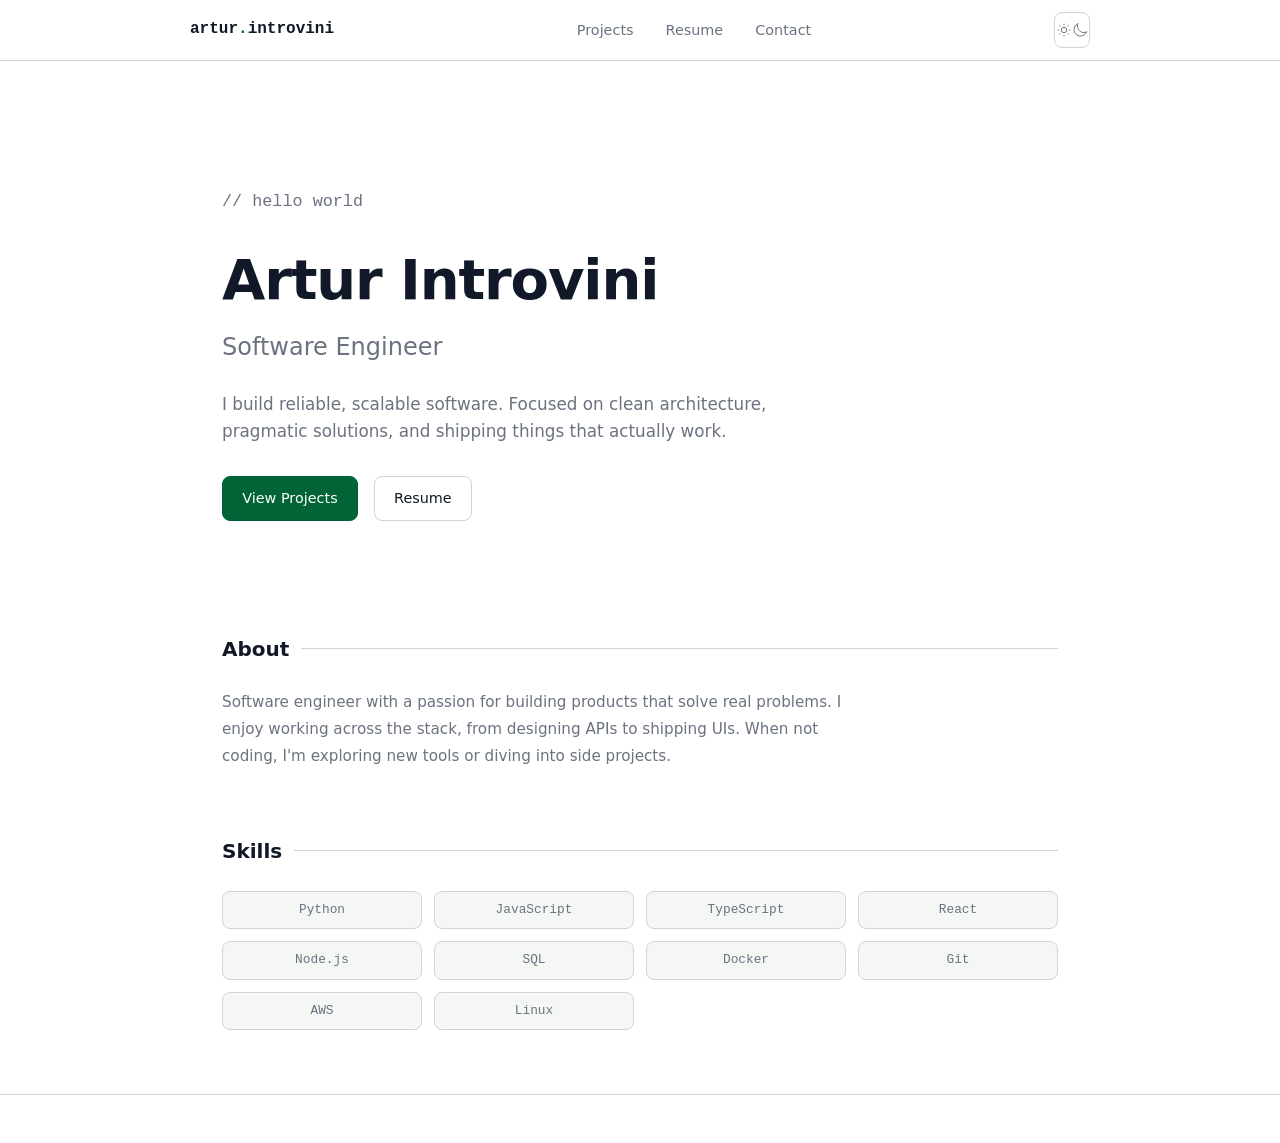
==== index.html @ 288b3cba "Add light/dark theme, WCAG 2 basics, update nav brand - Dual-theme CSS token system using Cloud Note" ====
<!DOCTYPE html>
<html lang="en">
<head>
  <meta charset="UTF-8">
  <meta name="viewport" content="width=device-width, initial-scale=1.0">
  <title>Artur Introvini</title>
  <meta name="description" content="Software Engineer.">
  <link rel="stylesheet" href="css/style.css">
  <link rel="icon" type="image/svg+xml" href="data:image/svg+xml,<svg xmlns='http://www.w3.org/2000/svg' viewBox='0 0 100 100'><text y='.9em' font-size='90'>⚡</text></svg>">
  <script>(function(){var t=localStorage.getItem('theme');if(t==='dark'||t==='light')document.documentElement.classList.add(t);}());</script>
</head>
<body>

<a href="#main-content" class="skip-link">Skip to main content</a>

<nav aria-label="Main navigation">
  <div class="nav-inner">
    <a href="#about" class="nav-brand">artur<span>.</span>introvini</a>
    <ul class="nav-links" role="list">
      <li><a href="#projects">Projects</a></li>
      <li><a href="#resume">Resume</a></li>
      <li><a href="#contact">Contact</a></li>
    </ul>
    <button id="theme-toggle" class="theme-toggle" aria-label="Switch to dark mode" onclick="toggleTheme()">
      <svg class="icon-sun" width="16" height="16" fill="none" stroke="currentColor" stroke-width="1.5" viewBox="0 0 24 24" aria-hidden="true">
        <path stroke-linecap="round" stroke-linejoin="round" d="M12 3v1m0 16v1m9-9h-1M4 12H3m15.364-6.364-.707.707M6.343 17.657l-.707.707m12.728 0-.707-.707M6.343 6.343l-.707-.707M12 8a4 4 0 1 0 0 8 4 4 0 0 0 0-8Z"/>
      </svg>
      <svg class="icon-moon" width="16" height="16" fill="none" stroke="currentColor" stroke-width="1.5" viewBox="0 0 24 24" aria-hidden="true" hidden>
        <path stroke-linecap="round" stroke-linejoin="round" d="M21.752 15.002A9.72 9.72 0 0 1 18 15.75c-5.385 0-9.75-4.365-9.75-9.75 0-1.33.266-2.597.748-3.752A9.753 9.753 0 0 0 3 11.25C3 16.635 7.365 21 12.75 21a9.753 9.753 0 0 0 9.002-5.998Z"/>
      </svg>
    </button>
  </div>
</nav>

<main id="main-content">

  <!-- ABOUT -->
  <div id="about" class="page">
    <section class="hero">
      <p class="hero-label">// hello world</p>
      <h1>Artur Introvini</h1>
      <h2>Software Engineer</h2>
      <p>
        I build reliable, scalable software. Focused on clean architecture, pragmatic solutions,
        and shipping things that actually work.
      </p>
      <div class="btn-group">
        <a href="#projects" class="btn btn-primary">View Projects</a>
        <a href="#resume" class="btn btn-secondary">Resume</a>
      </div>
    </section>

    <section class="section">
      <h2 class="section-title">About</h2>
      <p style="color: var(--muted); font-size: 0.95rem; max-width: 650px; line-height: 1.8;">
        Software engineer with a passion for building products that solve real problems.
        I enjoy working across the stack, from designing APIs to shipping UIs.
        When not coding, I'm exploring new tools or diving into side projects.
      </p>
    </section>

    <section class="section">
      <h2 class="section-title">Skills</h2>
      <div class="skills-grid">
        <div class="skill-tag">Python</div>
        <div class="skill-tag">JavaScript</div>
        <div class="skill-tag">TypeScript</div>
        <div class="skill-tag">React</div>
        <div class="skill-tag">Node.js</div>
        <div class="skill-tag">SQL</div>
        <div class="skill-tag">Docker</div>
        <div class="skill-tag">Git</div>
        <div class="skill-tag">AWS</div>
        <div class="skill-tag">Linux</div>
      </div>
    </section>
  </div>

  <!-- PROJECTS -->
  <div id="projects" class="page" hidden>
    <div class="page-header">
      <h1>Projects</h1>
      <p>Things I've built or contributed to.</p>
    </div>

    <div class="projects-grid">

      <div class="project-card">
        <h3><a href="#">Project Name</a></h3>
        <p>Short description of what this project does and why it's interesting.</p>
        <div class="tag-list">
          <span class="tag">Python</span>
          <span class="tag">FastAPI</span>
          <span class="tag">PostgreSQL</span>
        </div>
        <div class="project-links">
          <a href="#">GitHub</a>
          <a href="#">Live Demo</a>
        </div>
      </div>

      <div class="project-card">
        <h3><a href="#">Project Name</a></h3>
        <p>Short description of what this project does and why it's interesting.</p>
        <div class="tag-list">
          <span class="tag">React</span>
          <span class="tag">TypeScript</span>
          <span class="tag">Node.js</span>
        </div>
        <div class="project-links">
          <a href="#">GitHub</a>
        </div>
      </div>

      <div class="project-card">
        <h3><a href="#">Project Name</a></h3>
        <p>Short description of what this project does and why it's interesting.</p>
        <div class="tag-list">
          <span class="tag">Go</span>
          <span class="tag">Docker</span>
          <span class="tag">AWS</span>
        </div>
        <div class="project-links">
          <a href="#">GitHub</a>
          <a href="#">Live Demo</a>
        </div>
      </div>

    </div>
  </div>

  <!-- RESUME -->
  <div id="resume" class="page" hidden>
    <div class="page-header">
      <h1>Resume</h1>
      <p>Software Engineer</p>
    </div>

    <div class="resume-actions">
      <a href="assets/resume.pdf" class="btn btn-primary" download>Download PDF</a>
      <a href="assets/resume.pdf" class="btn btn-secondary" target="_blank">View PDF</a>
    </div>

    <div class="resume-section">
      <h3>Experience</h3>

      <div class="resume-entry">
        <div class="resume-entry-header">
          <h4>Software Engineer &mdash; Company Name</h4>
          <span class="meta">Jan 2023 &mdash; Present</span>
        </div>
        <span class="meta">City, State / Remote</span>
        <ul>
          <li>Describe a key achievement with measurable impact.</li>
          <li>Describe another contribution or project you led.</li>
        </ul>
      </div>

      <div class="resume-entry">
        <div class="resume-entry-header">
          <h4>Software Engineer &mdash; Previous Company</h4>
          <span class="meta">Jun 2021 &mdash; Dec 2022</span>
        </div>
        <span class="meta">City, State / Remote</span>
        <ul>
          <li>Key achievement or responsibility.</li>
          <li>Another key contribution.</li>
        </ul>
      </div>
    </div>

    <div class="resume-section">
      <h3>Education</h3>
      <div class="resume-entry">
        <div class="resume-entry-header">
          <h4>B.S. Computer Science &mdash; University Name</h4>
          <span class="meta">2017 &mdash; 2021</span>
        </div>
      </div>
    </div>

    <div class="resume-section">
      <h3>Skills</h3>
      <div class="resume-entry">
        <ul>
          <li><strong>Languages:</strong> Python, JavaScript, TypeScript, Go, SQL</li>
          <li><strong>Frameworks:</strong> React, Node.js, FastAPI, Django</li>
          <li><strong>Infrastructure:</strong> AWS, Docker, Kubernetes, Terraform</li>
          <li><strong>Tools:</strong> Git, PostgreSQL, Redis, GitHub Actions</li>
        </ul>
      </div>
    </div>
  </div>

  <!-- CONTACT -->
  <div id="contact" class="page" hidden>
    <div class="page-header">
      <h1>Contact</h1>
      <p>Open to opportunities and interesting conversations.</p>
    </div>

    <div class="contact-links">
      <a href="https://github.com/ArturIntrovini" target="_blank" rel="noopener" class="contact-link">
        <svg width="16" height="16" fill="currentColor" viewBox="0 0 24 24" aria-hidden="true"><path d="M12 0C5.37 0 0 5.37 0 12c0 5.31 3.435 9.795 8.205 11.385.6.105.825-.255.825-.57 0-.285-.015-1.23-.015-2.235-3.015.555-3.795-.735-4.035-1.41-.135-.345-.72-1.41-1.23-1.695-.42-.225-1.02-.78-.015-.795.945-.015 1.62.87 1.845 1.23 1.08 1.815 2.805 1.305 3.495.99.105-.78.42-1.305.765-1.605-2.67-.3-5.46-1.335-5.46-5.925 0-1.305.465-2.385 1.23-3.225-.12-.3-.54-1.53.12-3.18 0 0 1.005-.315 3.3 1.23.96-.27 1.98-.405 3-.405s2.04.135 3 .405c2.295-1.56 3.3-1.23 3.3-1.23.66 1.65.24 2.88.12 3.18.765.84 1.23 1.905 1.23 3.225 0 4.605-2.805 5.625-5.475 5.925.435.375.81 1.095.81 2.22 0 1.605-.015 2.895-.015 3.3 0 .315.225.69.825.57A12.02 12.02 0 0 0 24 12c0-6.63-5.37-12-12-12z"/></svg>
        github.com/ArturIntrovini
      </a>
    </div>
  </div>

</main>

<footer></footer>

<script>
  function navigate() {
    var hash = location.hash || '#about';
    document.querySelectorAll('.page').forEach(function(p) { p.hidden = true; });
    var target = document.querySelector(hash);
    if (target) { target.hidden = false; }
    document.querySelectorAll('.nav-links a').forEach(function(a) {
      var active = a.getAttribute('href') === hash;
      a.classList.toggle('active', active);
      if (active) { a.setAttribute('aria-current', 'page'); }
      else { a.removeAttribute('aria-current'); }
    });
    window.scrollTo(0, 0);
  }
  window.addEventListener('hashchange', navigate);
  navigate();

  function isDark() {
    return document.documentElement.classList.contains('dark') ||
      (!document.documentElement.classList.contains('light') &&
       window.matchMedia('(prefers-color-scheme: dark)').matches);
  }

  function updateThemeButton() {
    var btn = document.getElementById('theme-toggle');
    if (!btn) return;
    var dark = isDark();
    btn.setAttribute('aria-label', dark ? 'Switch to light mode' : 'Switch to dark mode');
    btn.querySelector('.icon-sun').hidden = !dark;
    btn.querySelector('.icon-moon').hidden = dark;
  }

  function toggleTheme() {
    var dark = isDark();
    document.documentElement.classList.remove('dark', 'light');
    document.documentElement.classList.add(dark ? 'light' : 'dark');
    localStorage.setItem('theme', dark ? 'light' : 'dark');
    updateThemeButton();
  }

  updateThemeButton();
  window.matchMedia('(prefers-color-scheme: dark)').addEventListener('change', function() {
    if (!localStorage.getItem('theme')) updateThemeButton();
  });
</script>

</body>
</html>
---- css/style.css ----
:root, html.light {
  --bg: #ffffff;
  --surface: #f5f7f5;
  --surface-2: #eaedea;
  --border: #d1d5d1;
  --accent: #006437;
  --accent-hover: #16a34a;
  --accent-fg: #ffffff;
  --text: #111827;
  --muted: #6b7280;
  --nav-bg: rgba(255, 255, 255, 0.95);
  --font: -apple-system, BlinkMacSystemFont, 'Segoe UI', system-ui, sans-serif;
  --mono: 'SF Mono', 'Fira Code', 'Cascadia Code', Consolas, monospace;
  --radius: 8px;
  --max-w: 900px;
}

@media (prefers-color-scheme: dark) {
  :root {
    --bg: #1a1f1a;
    --surface: #252b25;
    --surface-2: #2e352e;
    --border: #3d4d3d;
    --accent: #00b050;
    --accent-hover: #22c55e;
    --accent-fg: #0a2e1a;
    --text: #f1f5f1;
    --muted: #9ca39c;
    --nav-bg: rgba(26, 31, 26, 0.95);
  }
}

html.dark {
  --bg: #1a1f1a;
  --surface: #252b25;
  --surface-2: #2e352e;
  --border: #3d4d3d;
  --accent: #00b050;
  --accent-hover: #22c55e;
  --accent-fg: #0a2e1a;
  --text: #f1f5f1;
  --muted: #9ca39c;
  --nav-bg: rgba(26, 31, 26, 0.95);
}

*, *::before, *::after { box-sizing: border-box; margin: 0; padding: 0; }

@media (prefers-reduced-motion: no-preference) {
  html { scroll-behavior: smooth; }
}

body {
  background: var(--bg);
  color: var(--text);
  font-family: var(--font);
  font-size: 16px;
  line-height: 1.6;
  min-height: 100vh;
  display: flex;
  flex-direction: column;
}

a { color: var(--accent); text-decoration: none; }
a:hover { color: var(--accent-hover); text-decoration: underline; }

/* NAV */
nav {
  border-bottom: 1px solid var(--border);
  padding: 0 2rem;
  position: sticky;
  top: 0;
  background: var(--nav-bg);
  backdrop-filter: blur(8px);
  z-index: 100;
}

.nav-inner {
  max-width: var(--max-w);
  margin: 0 auto;
  display: flex;
  align-items: center;
  justify-content: space-between;
  height: 60px;
}

.nav-brand {
  font-family: var(--mono);
  font-size: 1rem;
  color: var(--text);
  font-weight: 600;
}

.nav-brand span { color: var(--accent); }

.nav-links {
  display: flex;
  gap: 2rem;
  list-style: none;
}

.nav-links a {
  color: var(--muted);
  font-size: 0.9rem;
  transition: color 0.15s;
}

.nav-links a:hover,
.nav-links a.active { color: var(--text); text-decoration: none; }

.nav-links a.active { color: var(--accent); }

/* MAIN */
main {
  flex: 1;
  max-width: var(--max-w);
  margin: 0 auto;
  padding: 4rem 2rem;
  width: 100%;
}

/* HERO */
.hero {
  padding: 4rem 0 3rem;
}

.hero-label {
  font-family: var(--mono);
  color: var(--accent);
  font-size: 0.875rem;
  margin-bottom: 1rem;
}

.hero h1 {
  font-size: clamp(2.5rem, 6vw, 3.5rem);
  font-weight: 700;
  line-height: 1.15;
  margin-bottom: 1rem;
  letter-spacing: -0.02em;
}

.hero h2 {
  font-size: clamp(1.25rem, 3vw, 1.5rem);
  font-weight: 400;
  color: var(--muted);
  margin-bottom: 1.5rem;
}

.hero p {
  font-size: 1.05rem;
  color: var(--muted);
  max-width: 600px;
  margin-bottom: 2rem;
}

.btn-group {
  display: flex;
  gap: 1rem;
  flex-wrap: wrap;
}

.btn {
  display: inline-flex;
  align-items: center;
  gap: 0.4rem;
  padding: 0.6rem 1.2rem;
  border-radius: var(--radius);
  font-size: 0.9rem;
  font-weight: 500;
  transition: all 0.15s;
  cursor: pointer;
}

.btn-primary {
  background: var(--accent);
  color: var(--accent-fg);
  border: 1px solid var(--accent);
}

.btn-primary:hover {
  background: var(--accent-hover);
  border-color: var(--accent-hover);
  color: var(--accent-fg);
  text-decoration: none;
}

.btn-secondary {
  background: transparent;
  color: var(--text);
  border: 1px solid var(--border);
}

.btn-secondary:hover {
  border-color: var(--muted);
  text-decoration: none;
  background: var(--surface-2);
}

/* SECTION */
.section { margin-top: 4rem; }

.section-title {
  font-size: 1.25rem;
  font-weight: 600;
  margin-bottom: 1.5rem;
  display: flex;
  align-items: center;
  gap: 0.75rem;
  color: var(--text);
}

.section-title::after {
  content: '';
  flex: 1;
  height: 1px;
  background: var(--border);
}

/* SKILLS */
.skills-grid {
  display: grid;
  grid-template-columns: repeat(auto-fill, minmax(160px, 1fr));
  gap: 0.75rem;
}

.skill-tag {
  background: var(--surface);
  border: 1px solid var(--border);
  border-radius: var(--radius);
  padding: 0.5rem 1rem;
  font-family: var(--mono);
  font-size: 0.8rem;
  color: var(--muted);
  text-align: center;
}

/* PROJECTS GRID */
.projects-grid {
  display: grid;
  grid-template-columns: repeat(auto-fill, minmax(280px, 1fr));
  gap: 1.25rem;
}

.project-card {
  background: var(--surface);
  border: 1px solid var(--border);
  border-radius: var(--radius);
  padding: 1.5rem;
  display: flex;
  flex-direction: column;
  gap: 0.75rem;
  transition: border-color 0.15s, transform 0.15s;
}

.project-card:hover {
  border-color: var(--accent);
  transform: translateY(-2px);
}

.project-card h3 {
  font-size: 1rem;
  font-weight: 600;
}

.project-card h3 a { color: var(--text); }
.project-card h3 a:hover { color: var(--accent); text-decoration: none; }

.project-card p {
  font-size: 0.875rem;
  color: var(--muted);
  flex: 1;
}

.tag-list {
  display: flex;
  flex-wrap: wrap;
  gap: 0.4rem;
}

.tag {
  background: var(--surface-2);
  border: 1px solid var(--border);
  border-radius: 4px;
  padding: 0.15rem 0.5rem;
  font-family: var(--mono);
  font-size: 0.75rem;
  color: var(--accent);
}

.project-links {
  display: flex;
  gap: 1rem;
  font-size: 0.8rem;
}

/* RESUME PAGE */
.resume-actions {
  display: flex;
  gap: 1rem;
  margin-bottom: 2rem;
  flex-wrap: wrap;
}

.resume-section { margin-bottom: 2.5rem; }

.resume-section h3 {
  font-size: 1rem;
  font-weight: 600;
  color: var(--accent);
  font-family: var(--mono);
  margin-bottom: 1rem;
  text-transform: uppercase;
  letter-spacing: 0.05em;
}

.resume-entry {
  background: var(--surface);
  border: 1px solid var(--border);
  border-radius: var(--radius);
  padding: 1.25rem 1.5rem;
  margin-bottom: 0.75rem;
}

.resume-entry-header {
  display: flex;
  justify-content: space-between;
  align-items: flex-start;
  flex-wrap: wrap;
  gap: 0.25rem;
  margin-bottom: 0.5rem;
}

.resume-entry h4 {
  font-size: 0.95rem;
  font-weight: 600;
}

.resume-entry .meta {
  font-size: 0.8rem;
  color: var(--muted);
  font-family: var(--mono);
}

.resume-entry ul {
  margin-top: 0.5rem;
  padding-left: 1.25rem;
}

.resume-entry li {
  font-size: 0.875rem;
  color: var(--muted);
  margin-bottom: 0.25rem;
}

/* CONTACT */
.contact-grid {
  display: grid;
  grid-template-columns: 1fr 1fr;
  gap: 3rem;
}

.contact-info p {
  color: var(--muted);
  font-size: 0.95rem;
  margin-bottom: 1.5rem;
}

.contact-links {
  display: flex;
  flex-direction: column;
  gap: 0.75rem;
}

.contact-link {
  display: flex;
  align-items: center;
  gap: 0.75rem;
  color: var(--muted);
  font-size: 0.9rem;
  padding: 0.75rem 1rem;
  background: var(--surface);
  border: 1px solid var(--border);
  border-radius: var(--radius);
  transition: border-color 0.15s, color 0.15s;
}

.contact-link:hover {
  border-color: var(--accent);
  color: var(--accent);
  text-decoration: none;
}

.contact-form { display: flex; flex-direction: column; gap: 1rem; }

.form-group { display: flex; flex-direction: column; gap: 0.4rem; }

.form-group label {
  font-size: 0.8rem;
  color: var(--muted);
  font-family: var(--mono);
  text-transform: uppercase;
  letter-spacing: 0.05em;
}

.form-group input,
.form-group textarea {
  background: var(--surface);
  border: 1px solid var(--border);
  border-radius: var(--radius);
  padding: 0.6rem 0.9rem;
  color: var(--text);
  font-family: var(--font);
  font-size: 0.9rem;
  transition: border-color 0.15s;
  resize: vertical;
}

.form-group input:focus,
.form-group textarea:focus {
  outline: none;
  border-color: var(--accent);
}

.form-group textarea { min-height: 140px; }

/* FOOTER */
footer {
  border-top: 1px solid var(--border);
  padding: 1.5rem 2rem;
  text-align: center;
  font-size: 0.8rem;
  color: var(--muted);
  font-family: var(--mono);
}

/* PAGE HEADER */
.page-header { margin-bottom: 3rem; }
.page-header h1 { font-size: 2rem; font-weight: 700; margin-bottom: 0.5rem; }
.page-header p { color: var(--muted); font-size: 0.95rem; }

/* RESPONSIVE */
@media (max-width: 640px) {
  .contact-grid { grid-template-columns: 1fr; gap: 2rem; }
  .nav-links { gap: 1.25rem; }
  main { padding: 2.5rem 1.25rem; }
}

/* SKIP LINK */
.skip-link {
  position: absolute;
  top: -100%;
  left: 1rem;
  background: var(--accent);
  color: var(--accent-fg);
  padding: 0.5rem 1rem;
  border-radius: var(--radius);
  font-size: 0.9rem;
  font-weight: 500;
  z-index: 999;
  transition: top 0.15s;
}
.skip-link:focus {
  top: 1rem;
  outline: 2px solid var(--accent-fg);
  outline-offset: 2px;
  text-decoration: none;
}

/* FOCUS VISIBLE */
:focus-visible {
  outline: 2px solid var(--accent);
  outline-offset: 2px;
  border-radius: 2px;
}

/* THEME TOGGLE */
.theme-toggle {
  background: none;
  border: 1px solid var(--border);
  border-radius: var(--radius);
  color: var(--muted);
  cursor: pointer;
  display: flex;
  align-items: center;
  justify-content: center;
  width: 36px;
  height: 36px;
  flex-shrink: 0;
  transition: border-color 0.15s, color 0.15s;
}
.theme-toggle:hover {
  border-color: var(--accent);
  color: var(--accent);
}

/* REDUCED MOTION */
@media (prefers-reduced-motion: reduce) {
  *, *::before, *::after {
    animation-duration: 0.01ms !important;
    transition-duration: 0.01ms !important;
  }
}
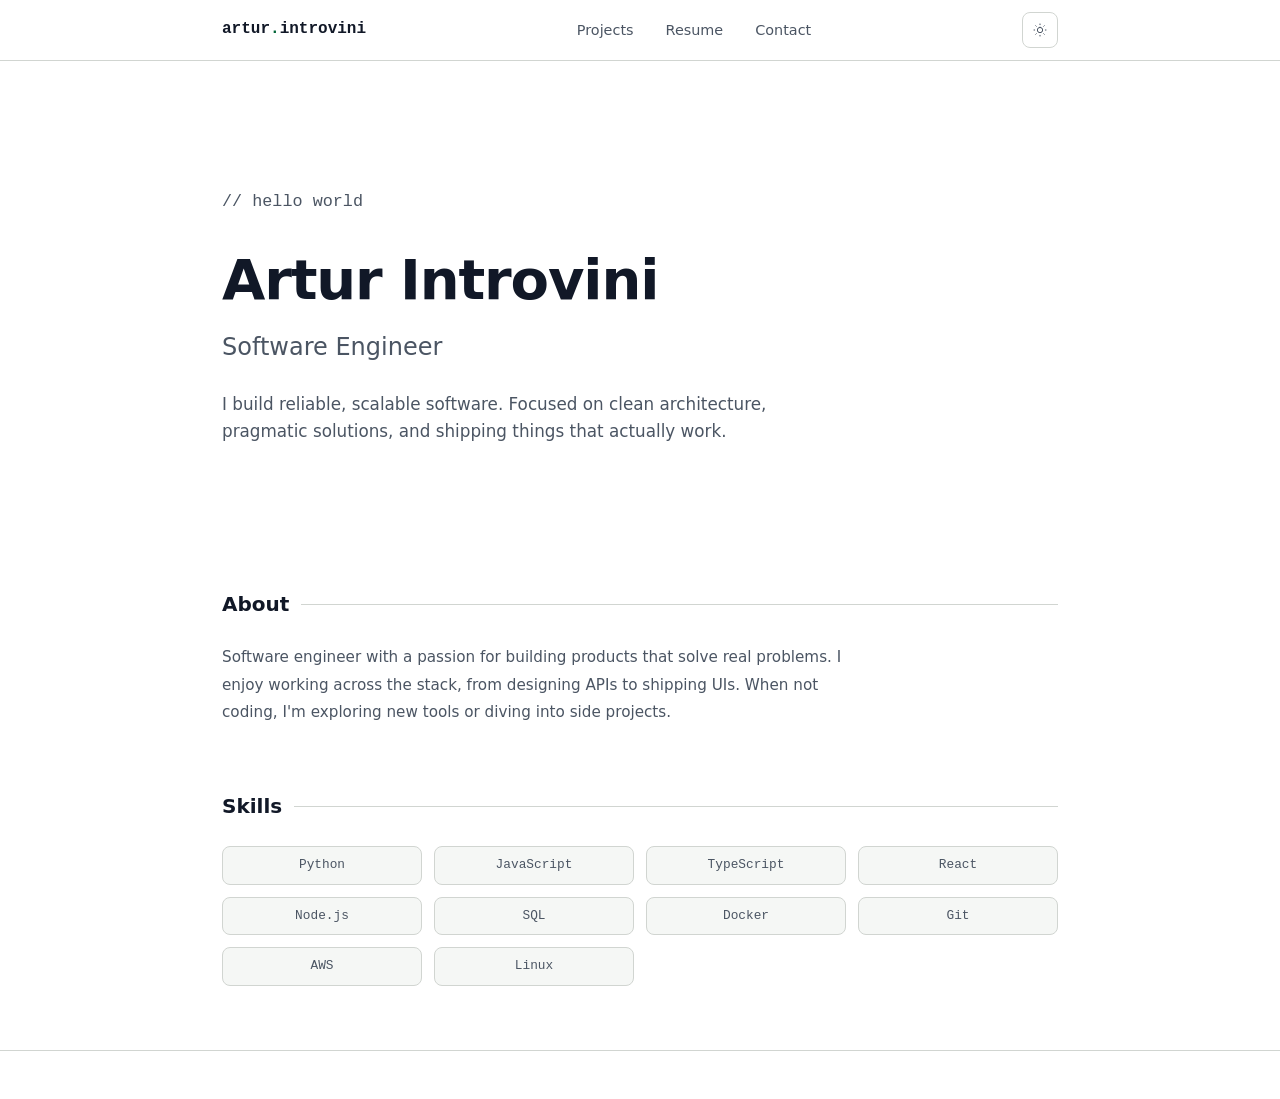
==== commit d21963aa: "Responsive nav, burger menu, theme toggle hover, contact form - Nav alignment fixed: padding moved f" ====
--- a/index.html
+++ b/index.html
@@ -5,7 +5,7 @@
   <meta name="viewport" content="width=device-width, initial-scale=1.0">
   <title>Artur Introvini</title>
   <meta name="description" content="Software Engineer.">
-  <link rel="stylesheet" href="css/style.css">
+  <link rel="stylesheet" href="css/style.css?v=3">
   <link rel="icon" type="image/svg+xml" href="data:image/svg+xml,<svg xmlns='http://www.w3.org/2000/svg' viewBox='0 0 100 100'><text y='.9em' font-size='90'>⚡</text></svg>">
   <script>(function(){var t=localStorage.getItem('theme');if(t==='dark'||t==='light')document.documentElement.classList.add(t);}());</script>
 </head>
@@ -21,14 +21,28 @@
       <li><a href="#resume">Resume</a></li>
       <li><a href="#contact">Contact</a></li>
     </ul>
-    <button id="theme-toggle" class="theme-toggle" aria-label="Switch to dark mode" onclick="toggleTheme()">
-      <svg class="icon-sun" width="16" height="16" fill="none" stroke="currentColor" stroke-width="1.5" viewBox="0 0 24 24" aria-hidden="true">
-        <path stroke-linecap="round" stroke-linejoin="round" d="M12 3v1m0 16v1m9-9h-1M4 12H3m15.364-6.364-.707.707M6.343 17.657l-.707.707m12.728 0-.707-.707M6.343 6.343l-.707-.707M12 8a4 4 0 1 0 0 8 4 4 0 0 0 0-8Z"/>
-      </svg>
-      <svg class="icon-moon" width="16" height="16" fill="none" stroke="currentColor" stroke-width="1.5" viewBox="0 0 24 24" aria-hidden="true" hidden>
-        <path stroke-linecap="round" stroke-linejoin="round" d="M21.752 15.002A9.72 9.72 0 0 1 18 15.75c-5.385 0-9.75-4.365-9.75-9.75 0-1.33.266-2.597.748-3.752A9.753 9.753 0 0 0 3 11.25C3 16.635 7.365 21 12.75 21a9.753 9.753 0 0 0 9.002-5.998Z"/>
-      </svg>
-    </button>
+    <div class="nav-controls">
+      <button id="theme-toggle" class="theme-toggle" aria-label="Switch to dark mode" onclick="toggleTheme()">
+        <svg class="icon-sun icon-current" width="16" height="16" fill="none" stroke="currentColor" stroke-width="1.5" viewBox="0 0 24 24" aria-hidden="true">
+          <path stroke-linecap="round" stroke-linejoin="round" d="M12 3v1m0 16v1m9-9h-1M4 12H3m15.364-6.364-.707.707M6.343 17.657l-.707.707m12.728 0-.707-.707M6.343 6.343l-.707-.707M12 8a4 4 0 1 0 0 8 4 4 0 0 0 0-8Z"/>
+        </svg>
+        <svg class="icon-moon icon-other" width="16" height="16" fill="none" stroke="currentColor" stroke-width="1.5" viewBox="0 0 24 24" aria-hidden="true">
+          <path stroke-linecap="round" stroke-linejoin="round" d="M21.752 15.002A9.72 9.72 0 0 1 18 15.75c-5.385 0-9.75-4.365-9.75-9.75 0-1.33.266-2.597.748-3.752A9.753 9.753 0 0 0 3 11.25C3 16.635 7.365 21 12.75 21a9.753 9.753 0 0 0 9.002-5.998Z"/>
+        </svg>
+      </button>
+      <button id="burger" class="burger" aria-label="Open navigation menu" aria-expanded="false" onclick="toggleMenu()">
+        <svg width="16" height="16" fill="none" stroke="currentColor" stroke-width="1.5" viewBox="0 0 24 24" aria-hidden="true">
+          <path stroke-linecap="round" stroke-linejoin="round" d="M3.75 6.75h16.5M3.75 12h16.5m-16.5 5.25h16.5"/>
+        </svg>
+      </button>
+    </div>
+  </div>
+  <div id="mobile-menu" class="mobile-menu" hidden>
+    <ul role="list">
+      <li><a href="#projects">Projects</a></li>
+      <li><a href="#resume">Resume</a></li>
+      <li><a href="#contact">Contact</a></li>
+    </ul>
   </div>
 </nav>
 
@@ -44,10 +58,6 @@
         I build reliable, scalable software. Focused on clean architecture, pragmatic solutions,
         and shipping things that actually work.
       </p>
-      <div class="btn-group">
-        <a href="#projects" class="btn btn-primary">View Projects</a>
-        <a href="#resume" class="btn btn-secondary">Resume</a>
-      </div>
     </section>
 
     <section class="section">
@@ -205,6 +215,26 @@
         github.com/ArturIntrovini
       </a>
     </div>
+
+    <form class="contact-form" onsubmit="return false;">
+      <div class="form-group">
+        <label for="contact-name">Name</label>
+        <input type="text" id="contact-name" name="name" autocomplete="name" placeholder="Your name">
+      </div>
+      <div class="form-group">
+        <label for="contact-email">Email</label>
+        <input type="email" id="contact-email" name="email" autocomplete="email" placeholder="your@email.com">
+      </div>
+      <div class="form-group">
+        <label for="contact-subject">Subject</label>
+        <input type="text" id="contact-subject" name="subject" placeholder="What's this about?">
+      </div>
+      <div class="form-group">
+        <label for="contact-message">Message</label>
+        <textarea id="contact-message" name="message" placeholder="Your message..."></textarea>
+      </div>
+      <button type="submit" class="btn btn-primary">Send Message</button>
+    </form>
   </div>
 
 </main>
@@ -217,12 +247,16 @@
     document.querySelectorAll('.page').forEach(function(p) { p.hidden = true; });
     var target = document.querySelector(hash);
     if (target) { target.hidden = false; }
-    document.querySelectorAll('.nav-links a').forEach(function(a) {
+    document.querySelectorAll('.nav-links a, .mobile-menu a').forEach(function(a) {
       var active = a.getAttribute('href') === hash;
       a.classList.toggle('active', active);
       if (active) { a.setAttribute('aria-current', 'page'); }
       else { a.removeAttribute('aria-current'); }
     });
+    var menu = document.getElementById('mobile-menu');
+    var burger = document.getElementById('burger');
+    if (menu) { menu.hidden = true; }
+    if (burger) { burger.setAttribute('aria-expanded', 'false'); burger.setAttribute('aria-label', 'Open navigation menu'); }
     window.scrollTo(0, 0);
   }
   window.addEventListener('hashchange', navigate);
@@ -239,8 +273,10 @@
     if (!btn) return;
     var dark = isDark();
     btn.setAttribute('aria-label', dark ? 'Switch to light mode' : 'Switch to dark mode');
-    btn.querySelector('.icon-sun').hidden = !dark;
-    btn.querySelector('.icon-moon').hidden = dark;
+    var sun = btn.querySelector('.icon-sun');
+    var moon = btn.querySelector('.icon-moon');
+    sun.className = 'icon-sun ' + (dark ? 'icon-other' : 'icon-current');
+    moon.className = 'icon-moon ' + (dark ? 'icon-current' : 'icon-other');
   }
 
   function toggleTheme() {
@@ -251,6 +287,15 @@
     updateThemeButton();
   }
 
+  function toggleMenu() {
+    var menu = document.getElementById('mobile-menu');
+    var burger = document.getElementById('burger');
+    var willOpen = menu.hidden;
+    menu.hidden = !willOpen;
+    burger.setAttribute('aria-expanded', String(willOpen));
+    burger.setAttribute('aria-label', willOpen ? 'Close navigation menu' : 'Open navigation menu');
+  }
+
   updateThemeButton();
   window.matchMedia('(prefers-color-scheme: dark)').addEventListener('change', function() {
     if (!localStorage.getItem('theme')) updateThemeButton();
--- a/css/style.css
+++ b/css/style.css
@@ -7,7 +7,7 @@
   --accent-hover: #16a34a;
   --accent-fg: #ffffff;
   --text: #111827;
-  --muted: #6b7280;
+  --muted: #4b5563;
   --nav-bg: rgba(255, 255, 255, 0.95);
   --font: -apple-system, BlinkMacSystemFont, 'Segoe UI', system-ui, sans-serif;
   --mono: 'SF Mono', 'Fira Code', 'Cascadia Code', Consolas, monospace;
@@ -66,7 +66,6 @@
 /* NAV */
 nav {
   border-bottom: 1px solid var(--border);
-  padding: 0 2rem;
   position: sticky;
   top: 0;
   background: var(--nav-bg);
@@ -77,10 +76,17 @@
 .nav-inner {
   max-width: var(--max-w);
   margin: 0 auto;
+  padding: 0 2rem;
   display: flex;
   align-items: center;
   justify-content: space-between;
   height: 60px;
+}
+
+.nav-controls {
+  display: flex;
+  align-items: center;
+  gap: 0.5rem;
 }
 
 .nav-brand {
@@ -440,26 +446,41 @@
 /* RESPONSIVE */
 @media (max-width: 640px) {
   .contact-grid { grid-template-columns: 1fr; gap: 2rem; }
-  .nav-links { gap: 1.25rem; }
+  .nav-links { display: none; }
+  .nav-inner { padding: 0 1.25rem; }
+  .burger { display: flex; }
   main { padding: 2.5rem 1.25rem; }
 }
 
 /* SKIP LINK */
 .skip-link {
   position: absolute;
-  top: -100%;
+  width: 1px;
+  height: 1px;
+  padding: 0;
+  margin: -1px;
+  overflow: hidden;
+  clip: rect(0, 0, 0, 0);
+  white-space: nowrap;
+  border: 0;
+}
+.skip-link:focus {
+  position: fixed;
+  top: 1rem;
   left: 1rem;
+  width: auto;
+  height: auto;
+  padding: 0.5rem 1rem;
+  margin: 0;
+  overflow: visible;
+  clip: auto;
+  white-space: normal;
+  z-index: 999;
   background: var(--accent);
   color: var(--accent-fg);
-  padding: 0.5rem 1rem;
   border-radius: var(--radius);
   font-size: 0.9rem;
   font-weight: 500;
-  z-index: 999;
-  transition: top 0.15s;
-}
-.skip-link:focus {
-  top: 1rem;
   outline: 2px solid var(--accent-fg);
   outline-offset: 2px;
   text-decoration: none;
@@ -474,22 +495,82 @@
 
 /* THEME TOGGLE */
 .theme-toggle {
+  position: relative;
   background: none;
   border: 1px solid var(--border);
   border-radius: var(--radius);
   color: var(--muted);
   cursor: pointer;
-  display: flex;
+  width: 36px;
+  height: 36px;
+  flex-shrink: 0;
+  transition: border-color 0.15s, color 0.15s;
+}
+.theme-toggle:hover {
+  border-color: var(--accent);
+  color: var(--accent);
+}
+.theme-toggle svg {
+  position: absolute;
+  top: 50%;
+  left: 50%;
+  transform: translate(-50%, -50%);
+  transition: opacity 0.15s;
+}
+.icon-current { opacity: 1; }
+.icon-other { opacity: 0; }
+.theme-toggle:hover .icon-current { opacity: 0; }
+.theme-toggle:hover .icon-other { opacity: 1; }
+
+/* BURGER */
+.burger {
+  display: none;
+  background: none;
+  border: 1px solid var(--border);
+  border-radius: var(--radius);
+  color: var(--muted);
+  cursor: pointer;
   align-items: center;
   justify-content: center;
   width: 36px;
   height: 36px;
-  flex-shrink: 0;
   transition: border-color 0.15s, color 0.15s;
 }
-.theme-toggle:hover {
+.burger:hover {
   border-color: var(--accent);
   color: var(--accent);
+}
+
+/* MOBILE MENU */
+.mobile-menu {
+  border-top: 1px solid var(--border);
+  background: var(--nav-bg);
+  backdrop-filter: blur(8px);
+}
+.mobile-menu[hidden] { display: none; }
+.mobile-menu ul {
+  list-style: none;
+  max-width: var(--max-w);
+  margin: 0 auto;
+  padding: 0.5rem 1.25rem 1rem;
+  display: flex;
+  flex-direction: column;
+}
+.mobile-menu a {
+  display: block;
+  padding: 0.75rem 0;
+  color: var(--muted);
+  font-size: 0.9rem;
+  border-bottom: 1px solid var(--border);
+  transition: color 0.15s;
+  text-decoration: none;
+}
+.mobile-menu a:hover,
+.mobile-menu a.active { color: var(--accent); }
+.mobile-menu li:last-child a { border-bottom: none; }
+
+@media (min-width: 641px) {
+  .mobile-menu { display: none !important; }
 }
 
 /* REDUCED MOTION */
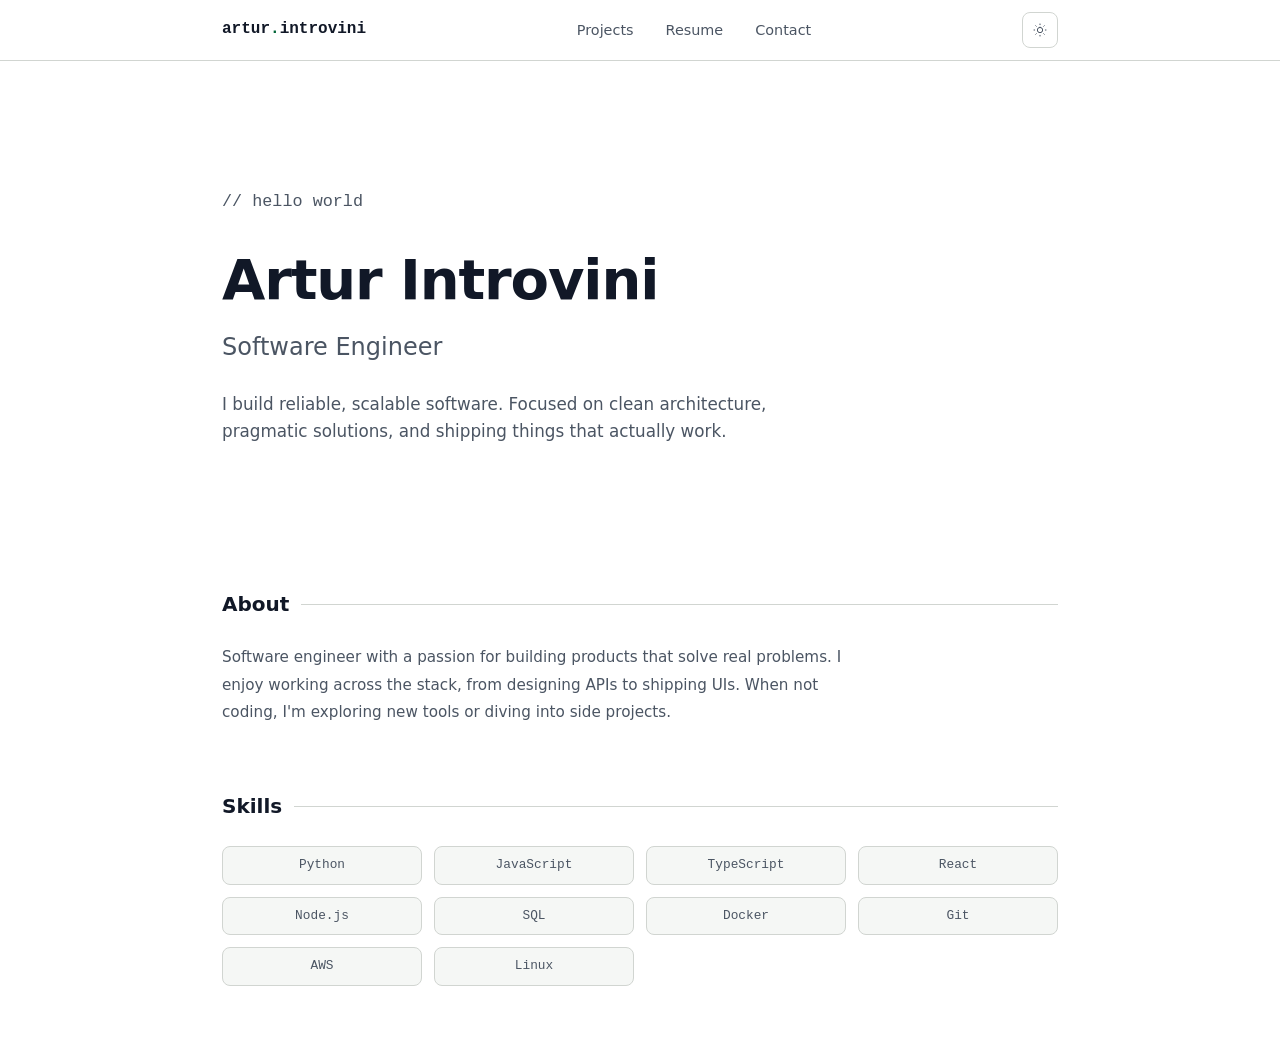
==== commit e4f053b2: "Fix mobile nav layout, menu spacing, touch handling; CSS cleanup - Extract theme-toggle and burger f" ====
--- a/index.html
+++ b/index.html
@@ -5,7 +5,7 @@
   <meta name="viewport" content="width=device-width, initial-scale=1.0">
   <title>Artur Introvini</title>
   <meta name="description" content="Software Engineer.">
-  <link rel="stylesheet" href="css/style.css?v=3">
+  <link rel="stylesheet" href="css/style.css?v=5">
   <link rel="icon" type="image/svg+xml" href="data:image/svg+xml,<svg xmlns='http://www.w3.org/2000/svg' viewBox='0 0 100 100'><text y='.9em' font-size='90'>⚡</text></svg>">
   <script>(function(){var t=localStorage.getItem('theme');if(t==='dark'||t==='light')document.documentElement.classList.add(t);}());</script>
 </head>
@@ -21,8 +21,7 @@
       <li><a href="#resume">Resume</a></li>
       <li><a href="#contact">Contact</a></li>
     </ul>
-    <div class="nav-controls">
-      <button id="theme-toggle" class="theme-toggle" aria-label="Switch to dark mode" onclick="toggleTheme()">
+    <button id="theme-toggle" class="theme-toggle" aria-label="Switch to dark mode">
         <svg class="icon-sun icon-current" width="16" height="16" fill="none" stroke="currentColor" stroke-width="1.5" viewBox="0 0 24 24" aria-hidden="true">
           <path stroke-linecap="round" stroke-linejoin="round" d="M12 3v1m0 16v1m9-9h-1M4 12H3m15.364-6.364-.707.707M6.343 17.657l-.707.707m12.728 0-.707-.707M6.343 6.343l-.707-.707M12 8a4 4 0 1 0 0 8 4 4 0 0 0 0-8Z"/>
         </svg>
@@ -30,12 +29,11 @@
           <path stroke-linecap="round" stroke-linejoin="round" d="M21.752 15.002A9.72 9.72 0 0 1 18 15.75c-5.385 0-9.75-4.365-9.75-9.75 0-1.33.266-2.597.748-3.752A9.753 9.753 0 0 0 3 11.25C3 16.635 7.365 21 12.75 21a9.753 9.753 0 0 0 9.002-5.998Z"/>
         </svg>
       </button>
-      <button id="burger" class="burger" aria-label="Open navigation menu" aria-expanded="false" onclick="toggleMenu()">
+      <button id="burger" class="burger" aria-label="Open navigation menu" aria-expanded="false">
         <svg width="16" height="16" fill="none" stroke="currentColor" stroke-width="1.5" viewBox="0 0 24 24" aria-hidden="true">
           <path stroke-linecap="round" stroke-linejoin="round" d="M3.75 6.75h16.5M3.75 12h16.5m-16.5 5.25h16.5"/>
         </svg>
       </button>
-    </div>
   </div>
   <div id="mobile-menu" class="mobile-menu" hidden>
     <ul role="list">
@@ -62,7 +60,7 @@
 
     <section class="section">
       <h2 class="section-title">About</h2>
-      <p style="color: var(--muted); font-size: 0.95rem; max-width: 650px; line-height: 1.8;">
+      <p class="about-desc">
         Software engineer with a passion for building products that solve real problems.
         I enjoy working across the stack, from designing APIs to shipping UIs.
         When not coding, I'm exploring new tools or diving into side projects.
@@ -209,37 +207,46 @@
       <p>Open to opportunities and interesting conversations.</p>
     </div>
 
-    <div class="contact-links">
-      <a href="https://github.com/ArturIntrovini" target="_blank" rel="noopener" class="contact-link">
-        <svg width="16" height="16" fill="currentColor" viewBox="0 0 24 24" aria-hidden="true"><path d="M12 0C5.37 0 0 5.37 0 12c0 5.31 3.435 9.795 8.205 11.385.6.105.825-.255.825-.57 0-.285-.015-1.23-.015-2.235-3.015.555-3.795-.735-4.035-1.41-.135-.345-.72-1.41-1.23-1.695-.42-.225-1.02-.78-.015-.795.945-.015 1.62.87 1.845 1.23 1.08 1.815 2.805 1.305 3.495.99.105-.78.42-1.305.765-1.605-2.67-.3-5.46-1.335-5.46-5.925 0-1.305.465-2.385 1.23-3.225-.12-.3-.54-1.53.12-3.18 0 0 1.005-.315 3.3 1.23.96-.27 1.98-.405 3-.405s2.04.135 3 .405c2.295-1.56 3.3-1.23 3.3-1.23.66 1.65.24 2.88.12 3.18.765.84 1.23 1.905 1.23 3.225 0 4.605-2.805 5.625-5.475 5.925.435.375.81 1.095.81 2.22 0 1.605-.015 2.895-.015 3.3 0 .315.225.69.825.57A12.02 12.02 0 0 0 24 12c0-6.63-5.37-12-12-12z"/></svg>
-        github.com/ArturIntrovini
-      </a>
-    </div>
-
-    <form class="contact-form" onsubmit="return false;">
-      <div class="form-group">
-        <label for="contact-name">Name</label>
-        <input type="text" id="contact-name" name="name" autocomplete="name" placeholder="Your name">
-      </div>
-      <div class="form-group">
-        <label for="contact-email">Email</label>
-        <input type="email" id="contact-email" name="email" autocomplete="email" placeholder="your@email.com">
-      </div>
-      <div class="form-group">
-        <label for="contact-subject">Subject</label>
-        <input type="text" id="contact-subject" name="subject" placeholder="What's this about?">
-      </div>
-      <div class="form-group">
-        <label for="contact-message">Message</label>
-        <textarea id="contact-message" name="message" placeholder="Your message..."></textarea>
-      </div>
-      <button type="submit" class="btn btn-primary">Send Message</button>
-    </form>
+    <section class="section">
+      <h2 class="section-title">Links</h2>
+      <div class="icon-links">
+        <a href="https://github.com/ArturIntrovini" target="_blank" rel="noopener" class="icon-link" aria-label="GitHub">
+          <svg width="20" height="20" fill="currentColor" viewBox="0 0 24 24" aria-hidden="true"><path d="M12 0C5.37 0 0 5.37 0 12c0 5.31 3.435 9.795 8.205 11.385.6.105.825-.255.825-.57 0-.285-.015-1.23-.015-2.235-3.015.555-3.795-.735-4.035-1.41-.135-.345-.72-1.41-1.23-1.695-.42-.225-1.02-.78-.015-.795.945-.015 1.62.87 1.845 1.23 1.08 1.815 2.805 1.305 3.495.99.105-.78.42-1.305.765-1.605-2.67-.3-5.46-1.335-5.46-5.925 0-1.305.465-2.385 1.23-3.225-.12-.3-.54-1.53.12-3.18 0 0 1.005-.315 3.3 1.23.96-.27 1.98-.405 3-.405s2.04.135 3 .405c2.295-1.56 3.3-1.23 3.3-1.23.66 1.65.24 2.88.12 3.18.765.84 1.23 1.905 1.23 3.225 0 4.605-2.805 5.625-5.475 5.925.435.375.81 1.095.81 2.22 0 1.605-.015 2.895-.015 3.3 0 .315.225.69.825.57A12.02 12.02 0 0 0 24 12c0-6.63-5.37-12-12-12z"/></svg>
+        </a>
+        <a href="https://www.youtube.com/watch?v=dQw4w9WgXcQ" target="_blank" rel="noopener" class="icon-link" aria-label="YouTube">
+          <svg width="20" height="20" fill="currentColor" viewBox="0 0 24 24" aria-hidden="true"><path d="M23.498 6.186a3.016 3.016 0 0 0-2.122-2.136C19.505 3.545 12 3.545 12 3.545s-7.505 0-9.377.505A3.017 3.017 0 0 0 .502 6.186C0 8.07 0 12 0 12s0 3.93.502 5.814a3.016 3.016 0 0 0 2.122 2.136c1.871.505 9.376.505 9.376.505s7.505 0 9.377-.505a3.015 3.015 0 0 0 2.122-2.136C24 15.93 24 12 24 12s0-3.93-.502-5.814zM9.545 15.568V8.432L15.818 12l-6.273 3.568z"/></svg>
+        </a>
+        <a href="https://twitter.com" target="_blank" rel="noopener" class="icon-link" aria-label="Twitter">
+          <svg width="20" height="20" fill="currentColor" viewBox="0 0 24 24" aria-hidden="true"><path d="M18.244 2.25h3.308l-7.227 8.26 8.502 11.24H16.17l-4.714-6.231-5.401 6.231H2.747l7.73-8.835L1.254 2.25H8.08l4.259 5.63L18.244 2.25zm-1.161 17.52h1.833L7.084 4.126H5.117L17.083 19.77z"/></svg>
+        </a>
+      </div>
+    </section>
+
+    <section class="section">
+      <h2 class="section-title">Get in touch</h2>
+      <form class="contact-form" onsubmit="return false;">
+        <div class="form-group">
+          <label for="contact-name">Name</label>
+          <input type="text" id="contact-name" name="name" autocomplete="name" placeholder="Your name">
+        </div>
+        <div class="form-group">
+          <label for="contact-email">Email</label>
+          <input type="email" id="contact-email" name="email" autocomplete="email" placeholder="your@email.com">
+        </div>
+        <div class="form-group">
+          <label for="contact-subject">Subject</label>
+          <input type="text" id="contact-subject" name="subject" placeholder="What's this about?">
+        </div>
+        <div class="form-group">
+          <label for="contact-message">Message</label>
+          <textarea id="contact-message" name="message" placeholder="Your message..."></textarea>
+        </div>
+        <button type="submit" class="btn btn-primary">Send</button>
+      </form>
+    </section>
   </div>
 
 </main>
-
-<footer></footer>
 
 <script>
   function navigate() {
@@ -296,6 +303,8 @@
     burger.setAttribute('aria-label', willOpen ? 'Close navigation menu' : 'Open navigation menu');
   }
 
+  document.getElementById('theme-toggle').addEventListener('click', toggleTheme);
+  document.getElementById('burger').addEventListener('click', toggleMenu);
   updateThemeButton();
   window.matchMedia('(prefers-color-scheme: dark)').addEventListener('change', function() {
     if (!localStorage.getItem('theme')) updateThemeButton();
--- a/css/style.css
+++ b/css/style.css
@@ -83,11 +83,6 @@
   height: 60px;
 }
 
-.nav-controls {
-  display: flex;
-  align-items: center;
-  gap: 0.5rem;
-}
 
 .nav-brand {
   font-family: var(--mono);
@@ -221,6 +216,13 @@
   background: var(--border);
 }
 
+.about-desc {
+  color: var(--muted);
+  font-size: 0.95rem;
+  max-width: 650px;
+  line-height: 1.8;
+}
+
 /* SKILLS */
 .skills-grid {
   display: grid;
@@ -358,44 +360,39 @@
 }
 
 /* CONTACT */
-.contact-grid {
-  display: grid;
-  grid-template-columns: 1fr 1fr;
-  gap: 3rem;
-}
-
-.contact-info p {
-  color: var(--muted);
-  font-size: 0.95rem;
-  margin-bottom: 1.5rem;
-}
-
-.contact-links {
-  display: flex;
-  flex-direction: column;
+.contact-form { display: flex; flex-direction: column; gap: 1rem; }
+.contact-form .btn {
+  align-self: flex-end;
+  justify-content: center;
+  min-width: 100px;
+}
+@media (max-width: 640px) {
+  .contact-form .btn { align-self: stretch; }
+}
+
+/* ICON LINKS */
+.icon-links {
+  display: flex;
   gap: 0.75rem;
-}
-
-.contact-link {
+  flex-wrap: wrap;
+}
+.icon-link {
   display: flex;
   align-items: center;
-  gap: 0.75rem;
-  color: var(--muted);
-  font-size: 0.9rem;
-  padding: 0.75rem 1rem;
+  justify-content: center;
+  width: 44px;
+  height: 44px;
   background: var(--surface);
   border: 1px solid var(--border);
   border-radius: var(--radius);
+  color: var(--muted);
   transition: border-color 0.15s, color 0.15s;
 }
-
-.contact-link:hover {
+.icon-link:hover {
   border-color: var(--accent);
   color: var(--accent);
   text-decoration: none;
 }
-
-.contact-form { display: flex; flex-direction: column; gap: 1rem; }
 
 .form-group { display: flex; flex-direction: column; gap: 0.4rem; }
 
@@ -428,15 +425,6 @@
 
 .form-group textarea { min-height: 140px; }
 
-/* FOOTER */
-footer {
-  border-top: 1px solid var(--border);
-  padding: 1.5rem 2rem;
-  text-align: center;
-  font-size: 0.8rem;
-  color: var(--muted);
-  font-family: var(--mono);
-}
 
 /* PAGE HEADER */
 .page-header { margin-bottom: 3rem; }
@@ -445,10 +433,8 @@
 
 /* RESPONSIVE */
 @media (max-width: 640px) {
-  .contact-grid { grid-template-columns: 1fr; gap: 2rem; }
   .nav-links { display: none; }
   .nav-inner { padding: 0 1.25rem; }
-  .burger { display: flex; }
   main { padding: 2.5rem 1.25rem; }
 }
 
@@ -495,12 +481,14 @@
 
 /* THEME TOGGLE */
 .theme-toggle {
-  position: relative;
   background: none;
   border: 1px solid var(--border);
   border-radius: var(--radius);
   color: var(--muted);
   cursor: pointer;
+  touch-action: manipulation;
+  display: grid;
+  place-items: center;
   width: 36px;
   height: 36px;
   flex-shrink: 0;
@@ -511,27 +499,28 @@
   color: var(--accent);
 }
 .theme-toggle svg {
-  position: absolute;
-  top: 50%;
-  left: 50%;
-  transform: translate(-50%, -50%);
+  grid-area: 1 / 1;
   transition: opacity 0.15s;
 }
+.icon-moon { transform: translateY(-1px); }
 .icon-current { opacity: 1; }
 .icon-other { opacity: 0; }
-.theme-toggle:hover .icon-current { opacity: 0; }
-.theme-toggle:hover .icon-other { opacity: 1; }
+@media (hover: hover) and (pointer: fine) {
+  .theme-toggle:hover .icon-current { opacity: 0; }
+  .theme-toggle:hover .icon-other { opacity: 1; }
+}
 
 /* BURGER */
 .burger {
-  display: none;
-  background: none;
-  border: 1px solid var(--border);
-  border-radius: var(--radius);
-  color: var(--muted);
-  cursor: pointer;
+  display: flex;
   align-items: center;
   justify-content: center;
+  background: none;
+  border: 1px solid var(--border);
+  border-radius: var(--radius);
+  color: var(--muted);
+  cursor: pointer;
+  touch-action: manipulation;
   width: 36px;
   height: 36px;
   transition: border-color 0.15s, color 0.15s;
@@ -539,6 +528,9 @@
 .burger:hover {
   border-color: var(--accent);
   color: var(--accent);
+}
+@media (min-width: 641px) {
+  .burger { display: none; }
 }
 
 /* MOBILE MENU */
@@ -558,7 +550,7 @@
 }
 .mobile-menu a {
   display: block;
-  padding: 0.75rem 0;
+  padding: 0.5rem 0;
   color: var(--muted);
   font-size: 0.9rem;
   border-bottom: 1px solid var(--border);
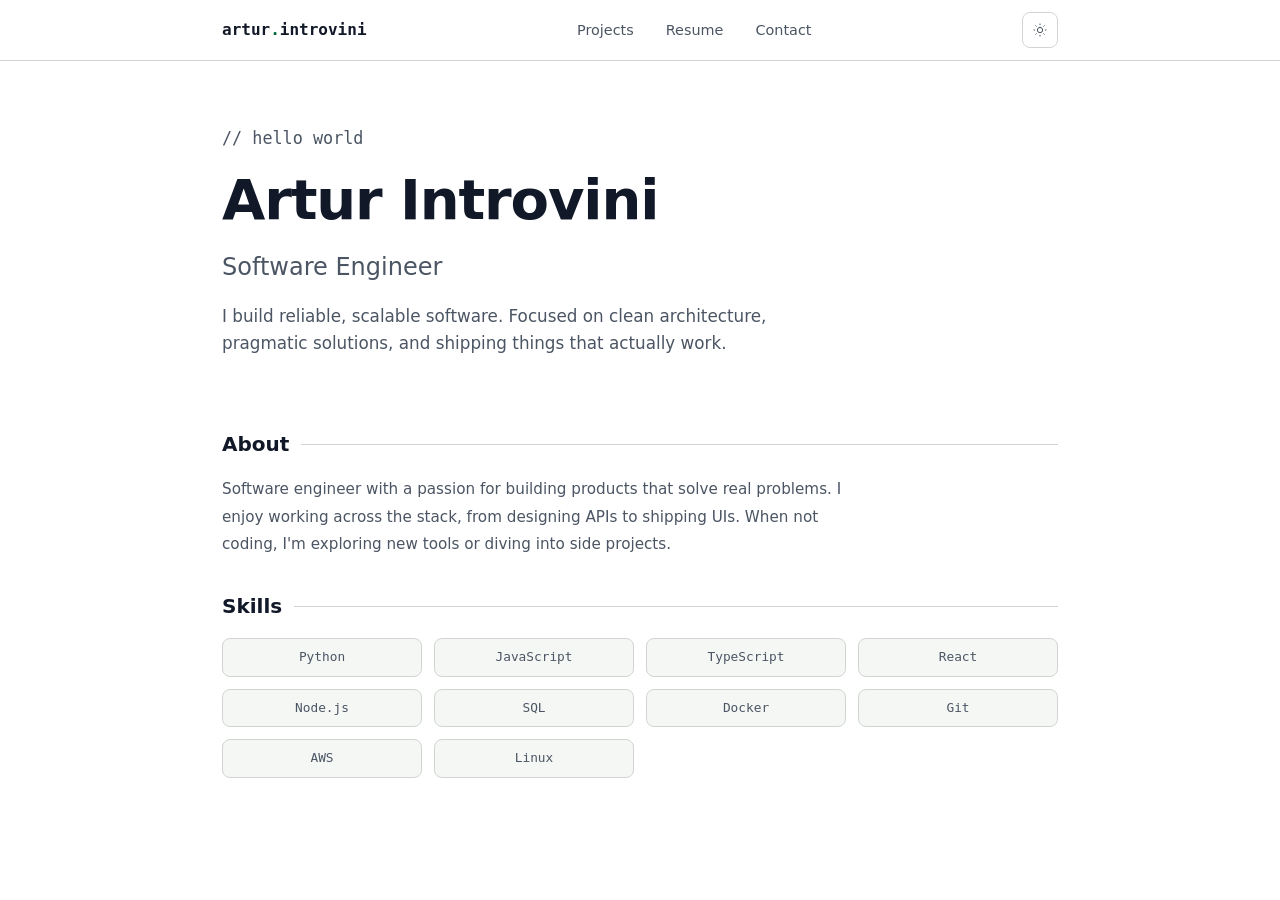
==== commit 5e928b54: "fix(nav): swap burger/theme-toggle order, match hover styles, reduce gaps" ====
--- a/index.html
+++ b/index.html
@@ -5,7 +5,7 @@
   <meta name="viewport" content="width=device-width, initial-scale=1.0">
   <title>Artur Introvini</title>
   <meta name="description" content="Software Engineer.">
-  <link rel="stylesheet" href="css/style.css?v=5">
+  <link rel="stylesheet" href="css/style.css?v=6">
   <link rel="icon" type="image/svg+xml" href="data:image/svg+xml,<svg xmlns='http://www.w3.org/2000/svg' viewBox='0 0 100 100'><text y='.9em' font-size='90'>⚡</text></svg>">
   <script>(function(){var t=localStorage.getItem('theme');if(t==='dark'||t==='light')document.documentElement.classList.add(t);}());</script>
 </head>
@@ -21,17 +21,17 @@
       <li><a href="#resume">Resume</a></li>
       <li><a href="#contact">Contact</a></li>
     </ul>
-    <button id="theme-toggle" class="theme-toggle" aria-label="Switch to dark mode">
+    <button id="burger" class="burger" aria-label="Open navigation menu" aria-expanded="false">
+        <svg width="16" height="16" fill="none" stroke="currentColor" stroke-width="1.5" viewBox="0 0 24 24" aria-hidden="true">
+          <path stroke-linecap="round" stroke-linejoin="round" d="M3.75 6.75h16.5M3.75 12h16.5m-16.5 5.25h16.5"/>
+        </svg>
+      </button>
+      <button id="theme-toggle" class="theme-toggle" aria-label="Switch to dark mode">
         <svg class="icon-sun icon-current" width="16" height="16" fill="none" stroke="currentColor" stroke-width="1.5" viewBox="0 0 24 24" aria-hidden="true">
           <path stroke-linecap="round" stroke-linejoin="round" d="M12 3v1m0 16v1m9-9h-1M4 12H3m15.364-6.364-.707.707M6.343 17.657l-.707.707m12.728 0-.707-.707M6.343 6.343l-.707-.707M12 8a4 4 0 1 0 0 8 4 4 0 0 0 0-8Z"/>
         </svg>
         <svg class="icon-moon icon-other" width="16" height="16" fill="none" stroke="currentColor" stroke-width="1.5" viewBox="0 0 24 24" aria-hidden="true">
           <path stroke-linecap="round" stroke-linejoin="round" d="M21.752 15.002A9.72 9.72 0 0 1 18 15.75c-5.385 0-9.75-4.365-9.75-9.75 0-1.33.266-2.597.748-3.752A9.753 9.753 0 0 0 3 11.25C3 16.635 7.365 21 12.75 21a9.753 9.753 0 0 0 9.002-5.998Z"/>
-        </svg>
-      </button>
-      <button id="burger" class="burger" aria-label="Open navigation menu" aria-expanded="false">
-        <svg width="16" height="16" fill="none" stroke="currentColor" stroke-width="1.5" viewBox="0 0 24 24" aria-hidden="true">
-          <path stroke-linecap="round" stroke-linejoin="round" d="M3.75 6.75h16.5M3.75 12h16.5m-16.5 5.25h16.5"/>
         </svg>
       </button>
   </div>
--- a/css/style.css
+++ b/css/style.css
@@ -105,23 +105,21 @@
   transition: color 0.15s;
 }
 
-.nav-links a:hover,
-.nav-links a.active { color: var(--text); text-decoration: none; }
-
-.nav-links a.active { color: var(--accent); }
+.nav-links a:hover { color: var(--accent-hover); text-decoration: underline; }
+.nav-links a.active { color: var(--accent); text-decoration: none; }
 
 /* MAIN */
 main {
   flex: 1;
   max-width: var(--max-w);
   margin: 0 auto;
-  padding: 4rem 2rem;
+  padding: 2rem 2rem;
   width: 100%;
 }
 
 /* HERO */
 .hero {
-  padding: 4rem 0 3rem;
+  padding: 2rem 0 1.5rem;
 }
 
 .hero-label {
@@ -143,14 +141,14 @@
   font-size: clamp(1.25rem, 3vw, 1.5rem);
   font-weight: 400;
   color: var(--muted);
-  margin-bottom: 1.5rem;
+  margin-bottom: 1rem;
 }
 
 .hero p {
   font-size: 1.05rem;
   color: var(--muted);
   max-width: 600px;
-  margin-bottom: 2rem;
+  margin-bottom: 1rem;
 }
 
 .btn-group {
@@ -197,12 +195,12 @@
 }
 
 /* SECTION */
-.section { margin-top: 4rem; }
+.section { margin-top: 2rem; }
 
 .section-title {
   font-size: 1.25rem;
   font-weight: 600;
-  margin-bottom: 1.5rem;
+  margin-bottom: 1rem;
   display: flex;
   align-items: center;
   gap: 0.75rem;
@@ -360,7 +358,7 @@
 }
 
 /* CONTACT */
-.contact-form { display: flex; flex-direction: column; gap: 1rem; }
+.contact-form { display: flex; flex-direction: column; gap: 0.75rem; }
 .contact-form .btn {
   align-self: flex-end;
   justify-content: center;
@@ -423,11 +421,11 @@
   border-color: var(--accent);
 }
 
-.form-group textarea { min-height: 140px; }
+.form-group textarea { min-height: 100px; }
 
 
 /* PAGE HEADER */
-.page-header { margin-bottom: 3rem; }
+.page-header { margin-bottom: 1.5rem; }
 .page-header h1 { font-size: 2rem; font-weight: 700; margin-bottom: 0.5rem; }
 .page-header p { color: var(--muted); font-size: 0.95rem; }
 
@@ -435,7 +433,7 @@
 @media (max-width: 640px) {
   .nav-links { display: none; }
   .nav-inner { padding: 0 1.25rem; }
-  main { padding: 2.5rem 1.25rem; }
+  main { padding: 1.5rem 1.25rem; }
 }
 
 /* SKIP LINK */
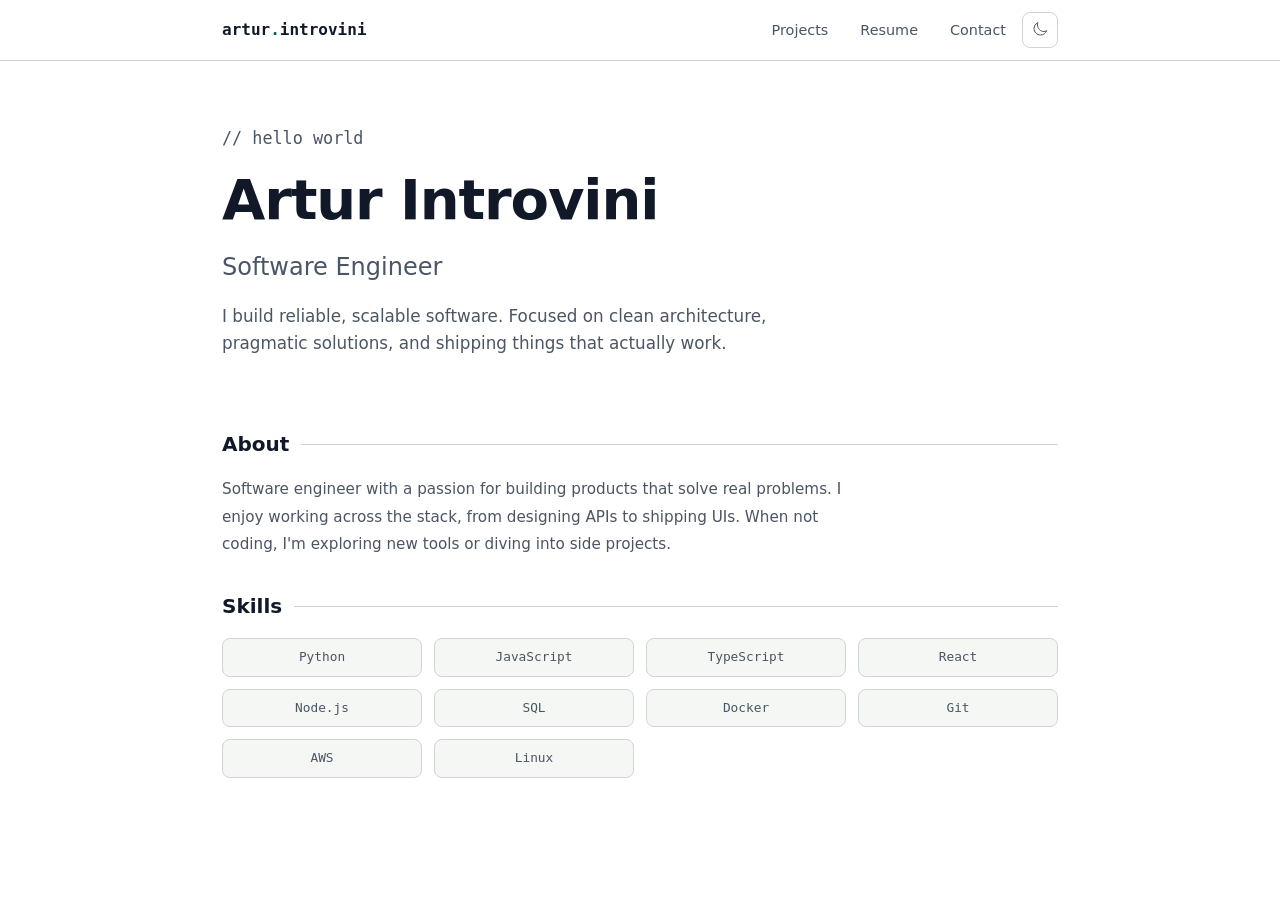
==== commit 502fb401: "Fix theme icon swap, nav alignment, mobile menu overlay, skip link bug" ====
--- a/index.html
+++ b/index.html
@@ -5,7 +5,7 @@
   <meta name="viewport" content="width=device-width, initial-scale=1.0">
   <title>Artur Introvini</title>
   <meta name="description" content="Software Engineer.">
-  <link rel="stylesheet" href="css/style.css?v=6">
+  <link rel="stylesheet" href="css/style.css?v=8">
   <link rel="icon" type="image/svg+xml" href="data:image/svg+xml,<svg xmlns='http://www.w3.org/2000/svg' viewBox='0 0 100 100'><text y='.9em' font-size='90'>⚡</text></svg>">
   <script>(function(){var t=localStorage.getItem('theme');if(t==='dark'||t==='light')document.documentElement.classList.add(t);}());</script>
 </head>
@@ -27,10 +27,10 @@
         </svg>
       </button>
       <button id="theme-toggle" class="theme-toggle" aria-label="Switch to dark mode">
-        <svg class="icon-sun icon-current" width="16" height="16" fill="none" stroke="currentColor" stroke-width="1.5" viewBox="0 0 24 24" aria-hidden="true">
+        <svg class="icon-sun icon-other" width="16" height="16" fill="none" stroke="currentColor" stroke-width="1.5" viewBox="0 0 24 24" aria-hidden="true">
           <path stroke-linecap="round" stroke-linejoin="round" d="M12 3v1m0 16v1m9-9h-1M4 12H3m15.364-6.364-.707.707M6.343 17.657l-.707.707m12.728 0-.707-.707M6.343 6.343l-.707-.707M12 8a4 4 0 1 0 0 8 4 4 0 0 0 0-8Z"/>
         </svg>
-        <svg class="icon-moon icon-other" width="16" height="16" fill="none" stroke="currentColor" stroke-width="1.5" viewBox="0 0 24 24" aria-hidden="true">
+        <svg class="icon-moon icon-current" width="16" height="16" fill="none" stroke="currentColor" stroke-width="1.5" viewBox="0 0 24 24" aria-hidden="true">
           <path stroke-linecap="round" stroke-linejoin="round" d="M21.752 15.002A9.72 9.72 0 0 1 18 15.75c-5.385 0-9.75-4.365-9.75-9.75 0-1.33.266-2.597.748-3.752A9.753 9.753 0 0 0 3 11.25C3 16.635 7.365 21 12.75 21a9.753 9.753 0 0 0 9.002-5.998Z"/>
         </svg>
       </button>
@@ -146,7 +146,7 @@
 
     <div class="resume-actions">
       <a href="assets/resume.pdf" class="btn btn-primary" download>Download PDF</a>
-      <a href="assets/resume.pdf" class="btn btn-secondary" target="_blank">View PDF</a>
+      <a href="assets/resume.pdf" class="btn btn-secondary" target="_blank" rel="noopener">View PDF</a>
     </div>
 
     <div class="resume-section">
@@ -224,7 +224,7 @@
 
     <section class="section">
       <h2 class="section-title">Get in touch</h2>
-      <form class="contact-form" onsubmit="return false;">
+      <form class="contact-form" id="contact-form">
         <div class="form-group">
           <label for="contact-name">Name</label>
           <input type="text" id="contact-name" name="name" autocomplete="name" placeholder="Your name">
@@ -249,21 +249,38 @@
 </main>
 
 <script>
-  function navigate() {
-    var hash = location.hash || '#about';
-    document.querySelectorAll('.page').forEach(function(p) { p.hidden = true; });
-    var target = document.querySelector(hash);
-    if (target) { target.hidden = false; }
+  var PAGES = ['#about', '#projects', '#resume', '#contact'];
+
+  function closeMenu() {
+    var menu = document.getElementById('mobile-menu');
+    var burger = document.getElementById('burger');
+    if (menu) menu.hidden = true;
+    if (burger) {
+      burger.setAttribute('aria-expanded', 'false');
+      burger.setAttribute('aria-label', 'Open navigation menu');
+    }
+  }
+
+  function updateActive(hash) {
     document.querySelectorAll('.nav-links a, .mobile-menu a').forEach(function(a) {
       var active = a.getAttribute('href') === hash;
       a.classList.toggle('active', active);
-      if (active) { a.setAttribute('aria-current', 'page'); }
-      else { a.removeAttribute('aria-current'); }
+      if (active) a.setAttribute('aria-current', 'page');
+      else a.removeAttribute('aria-current');
     });
-    var menu = document.getElementById('mobile-menu');
-    var burger = document.getElementById('burger');
-    if (menu) { menu.hidden = true; }
-    if (burger) { burger.setAttribute('aria-expanded', 'false'); burger.setAttribute('aria-label', 'Open navigation menu'); }
+  }
+
+  function navigate() {
+    var hash = location.hash;
+    if (PAGES.indexOf(hash) === -1) {
+      if (document.querySelector('.page:not([hidden])')) return;
+      hash = '#about';
+    }
+    document.querySelectorAll('.page').forEach(function(p) { p.hidden = true; });
+    var target = document.querySelector(hash);
+    if (target) target.hidden = false;
+    updateActive(hash);
+    closeMenu();
     window.scrollTo(0, 0);
   }
   window.addEventListener('hashchange', navigate);
@@ -282,8 +299,10 @@
     btn.setAttribute('aria-label', dark ? 'Switch to light mode' : 'Switch to dark mode');
     var sun = btn.querySelector('.icon-sun');
     var moon = btn.querySelector('.icon-moon');
-    sun.className = 'icon-sun ' + (dark ? 'icon-other' : 'icon-current');
-    moon.className = 'icon-moon ' + (dark ? 'icon-current' : 'icon-other');
+    sun.classList.toggle('icon-current', dark);
+    sun.classList.toggle('icon-other', !dark);
+    moon.classList.toggle('icon-current', !dark);
+    moon.classList.toggle('icon-other', dark);
   }
 
   function toggleTheme() {
@@ -303,8 +322,17 @@
     burger.setAttribute('aria-label', willOpen ? 'Close navigation menu' : 'Open navigation menu');
   }
 
-  document.getElementById('theme-toggle').addEventListener('click', toggleTheme);
-  document.getElementById('burger').addEventListener('click', toggleMenu);
+  document.getElementById('theme-toggle').addEventListener('click', function(e) {
+    toggleTheme();
+    if (e.detail > 0) this.blur();
+  });
+  document.getElementById('burger').addEventListener('click', function(e) {
+    toggleMenu();
+    if (e.detail > 0) this.blur();
+  });
+  document.getElementById('contact-form').addEventListener('submit', function(e) {
+    e.preventDefault();
+  });
   updateThemeButton();
   window.matchMedia('(prefers-color-scheme: dark)').addEventListener('change', function() {
     if (!localStorage.getItem('theme')) updateThemeButton();
--- a/css/style.css
+++ b/css/style.css
@@ -79,10 +79,9 @@
   padding: 0 2rem;
   display: flex;
   align-items: center;
-  justify-content: space-between;
+  gap: 1rem;
   height: 60px;
 }
-
 
 .nav-brand {
   font-family: var(--mono);
@@ -97,6 +96,7 @@
   display: flex;
   gap: 2rem;
   list-style: none;
+  margin-left: auto;
 }
 
 .nav-links a {
@@ -165,7 +165,7 @@
   border-radius: var(--radius);
   font-size: 0.9rem;
   font-weight: 500;
-  transition: all 0.15s;
+  transition: background 0.15s, border-color 0.15s, color 0.15s;
   cursor: pointer;
 }
 
@@ -422,7 +422,6 @@
 }
 
 .form-group textarea { min-height: 100px; }
-
 
 /* PAGE HEADER */
 .page-header { margin-bottom: 1.5rem; }
@@ -492,10 +491,6 @@
   flex-shrink: 0;
   transition: border-color 0.15s, color 0.15s;
 }
-.theme-toggle:hover {
-  border-color: var(--accent);
-  color: var(--accent);
-}
 .theme-toggle svg {
   grid-area: 1 / 1;
   transition: opacity 0.15s;
@@ -504,6 +499,10 @@
 .icon-current { opacity: 1; }
 .icon-other { opacity: 0; }
 @media (hover: hover) and (pointer: fine) {
+  .theme-toggle:hover {
+    border-color: var(--accent);
+    color: var(--accent);
+  }
   .theme-toggle:hover .icon-current { opacity: 0; }
   .theme-toggle:hover .icon-other { opacity: 1; }
 }
@@ -521,11 +520,14 @@
   touch-action: manipulation;
   width: 36px;
   height: 36px;
+  margin-left: auto;
   transition: border-color 0.15s, color 0.15s;
 }
-.burger:hover {
-  border-color: var(--accent);
-  color: var(--accent);
+@media (hover: hover) and (pointer: fine) {
+  .burger:hover {
+    border-color: var(--accent);
+    color: var(--accent);
+  }
 }
 @media (min-width: 641px) {
   .burger { display: none; }
@@ -533,9 +535,14 @@
 
 /* MOBILE MENU */
 .mobile-menu {
+  position: absolute;
+  top: 100%;
+  left: 0;
+  right: 0;
   border-top: 1px solid var(--border);
   background: var(--nav-bg);
   backdrop-filter: blur(8px);
+  box-shadow: 0 4px 12px rgba(0, 0, 0, 0.08);
 }
 .mobile-menu[hidden] { display: none; }
 .mobile-menu ul {
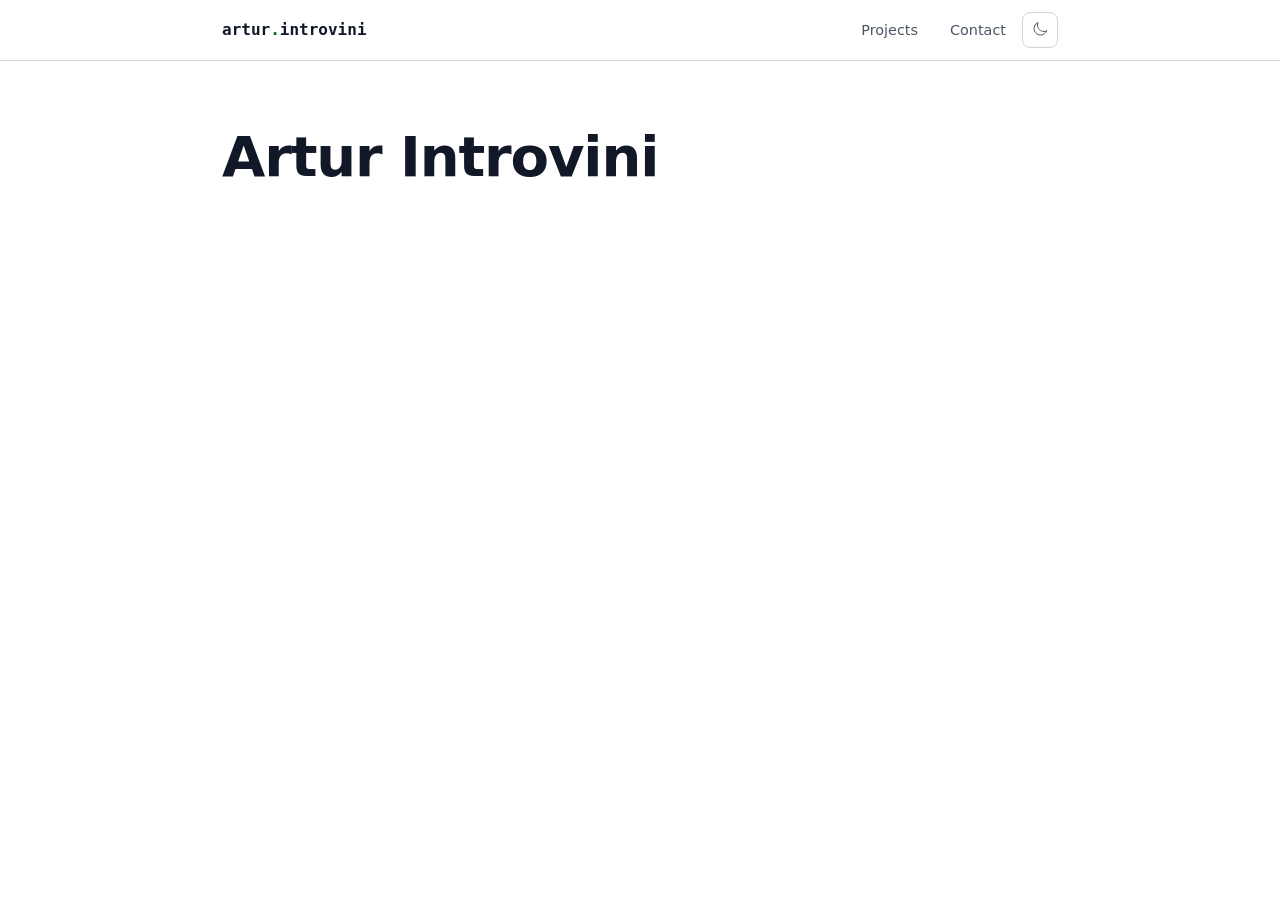
==== commit 1709b8a7: "Replace template content with Mario Tennis GBC project The site was still carrying the scaffold copy" ====
--- a/index.html
+++ b/index.html
@@ -18,7 +18,6 @@
     <a href="#about" class="nav-brand">artur<span>.</span>introvini</a>
     <ul class="nav-links" role="list">
       <li><a href="#projects">Projects</a></li>
-      <li><a href="#resume">Resume</a></li>
       <li><a href="#contact">Contact</a></li>
     </ul>
     <button id="burger" class="burger" aria-label="Open navigation menu" aria-expanded="false">
@@ -38,7 +37,6 @@
   <div id="mobile-menu" class="mobile-menu" hidden>
     <ul role="list">
       <li><a href="#projects">Projects</a></li>
-      <li><a href="#resume">Resume</a></li>
       <li><a href="#contact">Contact</a></li>
     </ul>
   </div>
@@ -49,38 +47,7 @@
   <!-- ABOUT -->
   <div id="about" class="page">
     <section class="hero">
-      <p class="hero-label">// hello world</p>
       <h1>Artur Introvini</h1>
-      <h2>Software Engineer</h2>
-      <p>
-        I build reliable, scalable software. Focused on clean architecture, pragmatic solutions,
-        and shipping things that actually work.
-      </p>
-    </section>
-
-    <section class="section">
-      <h2 class="section-title">About</h2>
-      <p class="about-desc">
-        Software engineer with a passion for building products that solve real problems.
-        I enjoy working across the stack, from designing APIs to shipping UIs.
-        When not coding, I'm exploring new tools or diving into side projects.
-      </p>
-    </section>
-
-    <section class="section">
-      <h2 class="section-title">Skills</h2>
-      <div class="skills-grid">
-        <div class="skill-tag">Python</div>
-        <div class="skill-tag">JavaScript</div>
-        <div class="skill-tag">TypeScript</div>
-        <div class="skill-tag">React</div>
-        <div class="skill-tag">Node.js</div>
-        <div class="skill-tag">SQL</div>
-        <div class="skill-tag">Docker</div>
-        <div class="skill-tag">Git</div>
-        <div class="skill-tag">AWS</div>
-        <div class="skill-tag">Linux</div>
-      </div>
     </section>
   </div>
 
@@ -94,109 +61,18 @@
     <div class="projects-grid">
 
       <div class="project-card">
-        <h3><a href="#">Project Name</a></h3>
-        <p>Short description of what this project does and why it's interesting.</p>
+        <h3><a href="mario-tennis-gbc.html">Mario Tennis GBC — Level-Up System RE</a></h3>
+        <p>Reverse engineered the stat/level-up system from the Mario Tennis GBC ROM. Extracted all 4 characters' hidden threshold tables and the intermediate formula governing stat growth and decay. Includes an interactive stat calculator and brute-force build optimizer.</p>
         <div class="tag-list">
-          <span class="tag">Python</span>
-          <span class="tag">FastAPI</span>
-          <span class="tag">PostgreSQL</span>
+          <span class="tag">Reverse Engineering</span>
+          <span class="tag">GBC ROM</span>
+          <span class="tag">JavaScript</span>
         </div>
         <div class="project-links">
-          <a href="#">GitHub</a>
-          <a href="#">Live Demo</a>
+          <a href="mario-tennis-gbc.html">Open Tools</a>
         </div>
       </div>
 
-      <div class="project-card">
-        <h3><a href="#">Project Name</a></h3>
-        <p>Short description of what this project does and why it's interesting.</p>
-        <div class="tag-list">
-          <span class="tag">React</span>
-          <span class="tag">TypeScript</span>
-          <span class="tag">Node.js</span>
-        </div>
-        <div class="project-links">
-          <a href="#">GitHub</a>
-        </div>
-      </div>
-
-      <div class="project-card">
-        <h3><a href="#">Project Name</a></h3>
-        <p>Short description of what this project does and why it's interesting.</p>
-        <div class="tag-list">
-          <span class="tag">Go</span>
-          <span class="tag">Docker</span>
-          <span class="tag">AWS</span>
-        </div>
-        <div class="project-links">
-          <a href="#">GitHub</a>
-          <a href="#">Live Demo</a>
-        </div>
-      </div>
-
-    </div>
-  </div>
-
-  <!-- RESUME -->
-  <div id="resume" class="page" hidden>
-    <div class="page-header">
-      <h1>Resume</h1>
-      <p>Software Engineer</p>
-    </div>
-
-    <div class="resume-actions">
-      <a href="assets/resume.pdf" class="btn btn-primary" download>Download PDF</a>
-      <a href="assets/resume.pdf" class="btn btn-secondary" target="_blank" rel="noopener">View PDF</a>
-    </div>
-
-    <div class="resume-section">
-      <h3>Experience</h3>
-
-      <div class="resume-entry">
-        <div class="resume-entry-header">
-          <h4>Software Engineer &mdash; Company Name</h4>
-          <span class="meta">Jan 2023 &mdash; Present</span>
-        </div>
-        <span class="meta">City, State / Remote</span>
-        <ul>
-          <li>Describe a key achievement with measurable impact.</li>
-          <li>Describe another contribution or project you led.</li>
-        </ul>
-      </div>
-
-      <div class="resume-entry">
-        <div class="resume-entry-header">
-          <h4>Software Engineer &mdash; Previous Company</h4>
-          <span class="meta">Jun 2021 &mdash; Dec 2022</span>
-        </div>
-        <span class="meta">City, State / Remote</span>
-        <ul>
-          <li>Key achievement or responsibility.</li>
-          <li>Another key contribution.</li>
-        </ul>
-      </div>
-    </div>
-
-    <div class="resume-section">
-      <h3>Education</h3>
-      <div class="resume-entry">
-        <div class="resume-entry-header">
-          <h4>B.S. Computer Science &mdash; University Name</h4>
-          <span class="meta">2017 &mdash; 2021</span>
-        </div>
-      </div>
-    </div>
-
-    <div class="resume-section">
-      <h3>Skills</h3>
-      <div class="resume-entry">
-        <ul>
-          <li><strong>Languages:</strong> Python, JavaScript, TypeScript, Go, SQL</li>
-          <li><strong>Frameworks:</strong> React, Node.js, FastAPI, Django</li>
-          <li><strong>Infrastructure:</strong> AWS, Docker, Kubernetes, Terraform</li>
-          <li><strong>Tools:</strong> Git, PostgreSQL, Redis, GitHub Actions</li>
-        </ul>
-      </div>
     </div>
   </div>
 
@@ -249,7 +125,7 @@
 </main>
 
 <script>
-  var PAGES = ['#about', '#projects', '#resume', '#contact'];
+  var PAGES = ['#about', '#projects', '#contact'];
 
   function closeMenu() {
     var menu = document.getElementById('mobile-menu');
